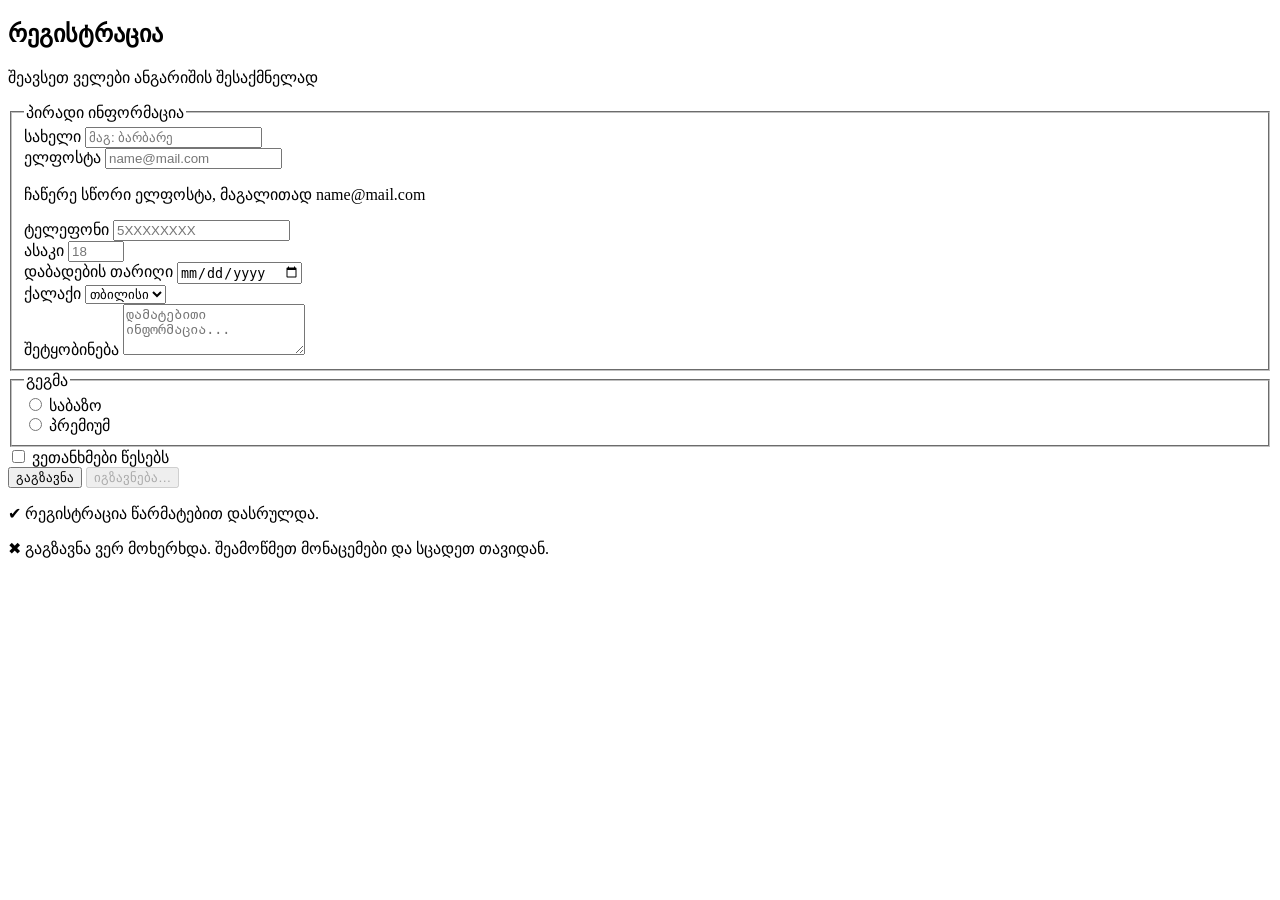
==== leqcia13/index.html @ 7913ef86 "Add files via upload" ====
<!DOCTYPE html>
<html lang="ka">

<head>
    <meta charset="UTF-8">
    <meta name="viewport" content="width=device-width, initial-scale=1.0">
    <title>რეგისტრაციის ფორმა</title>
    <!-- CSS ფაილის დაკავშირება -->
    <link rel="stylesheet" href="style.css">
</head>

<body>
    <main class="container">
        <section class="form-card" aria-labelledby="form-title">
            <header class="form-header">
                <h1 id="form-title">რეგისტრაცია</h1>
                <p class="form-subtitle">შეავსეთ ველები ანგარიშის შესაქმნელად</p>
            </header>

            <!-- რეგისტრაციის ფორმა action და method ატრიბუტებით -->
            <form action="/register" method="post" class="registration-form">
                <fieldset>
                    <legend>პირადი ინფორმაცია</legend>

                    <!-- სახელის ველი: required, minlength, maxlength -->
                    <div class="field-group">
                        <label for="name">სახელი</label>
                        <input type="text" id="name" name="name" placeholder="მაგ: ბარბარე" required minlength="2" maxlength="30">
                    </div>

                    <!-- ელფოსტის ველი და ARIA შეცდომის შეტყობინება -->
                    <div class="field-group">
                        <label for="email">ელფოსტა</label>
                        <input id="email" name="email" type="email" placeholder="name@mail.com" required aria-invalid="true" aria-describedby="email-error">
                        <p id="email-error" class="error-message" role="alert">ჩაწერე სწორი ელფოსტა, მაგალითად name@mail.com</p>
                    </div>

                    <!-- ტელეფონის ველი: 9 ციფრი, იწყება 5-ით -->
                    <div class="field-group">
                        <label for="phone">ტელეფონი</label>
                        <input name="phone" id="phone" type="tel" placeholder="5XXXXXXXX" required pattern="5[0-9]{8}" title="9 ციფრი, იწყება 5-ით">
                    </div>

                    <!-- ასაკი და დაბადების თარიღი -->
                    <div class="field-row">
                        <div class="field-group">
                            <label for="age">ასაკი</label>
                            <input id="age" name="age" type="number" placeholder="18" min="16" max="100">
                        </div>

                        <div class="field-group">
                            <label for="birthdate">დაბადების თარიღი</label>
                            <input id="birthdate" name="birthdate" type="date">
                        </div>
                    </div>

                    <!-- ქალაქის არჩევა (select) -->
                    <div class="field-group">
                        <label for="city">ქალაქი</label>
                        <select name="city" id="city">
                            <option value="tbs">თბილისი</option>
                            <option value="bat">ბათუმი</option>
                            <option value="kut">ქუთაისი</option>
                        </select>
                    </div>

                    <!-- შეტყობინების ველი (textarea) -->
                    <div class="field-group">
                        <label for="message">შეტყობინება</label>
                        <textarea name="message" id="message" rows="3" placeholder="დამატებითი ინფორმაცია..."></textarea>
                    </div>
                </fieldset>

                <!-- გეგმის radio ჯგუფი -->
                <fieldset>
                    <legend>გეგმა</legend>
                    <div class="radio-group">
                        <div class="choice-item">
                            <input type="radio" id="p1" name="plan" value="basic">
                            <label for="p1">საბაზო</label>
                        </div>
                        <div class="choice-item">
                            <input type="radio" id="p2" name="plan" value="pro">
                            <label for="p2">პრემიუმ</label>
                        </div>
                    </div>
                </fieldset>

                <!-- წესებზე დათანხმების checkbox -->
                <div class="choice-item">
                    <input type="checkbox" id="terms" name="terms" required>
                    <label for="terms">ვეთანხმები წესებს</label>
                </div>

                <!-- გაგზავნის და „იგზავნება…“ მდგომარეობის ღილაკები -->
                <div class="form-actions">
                    <button type="submit" class="btn-primary">გაგზავნა</button>
                    <button type="submit" class="btn-primary" disabled>იგზავნება…</button>
                </div>
            </form>

            <!-- Success და Failure შეტყობინებები -->
             <!-- ინტერნეტში მოვიძიე სიმბოლოები და ეგ დავამატე -->

            <div class="form-states">
                <p class="state-alert success"> &#10004; რეგისტრაცია წარმატებით დასრულდა.</p>
                <p class="state-alert failure">  &#10006; გაგზავნა ვერ მოხერხდა. შეამოწმეთ მონაცემები და სცადეთ თავიდან.</p>
            </div>
        </section>
    </main>
</body>

</html>
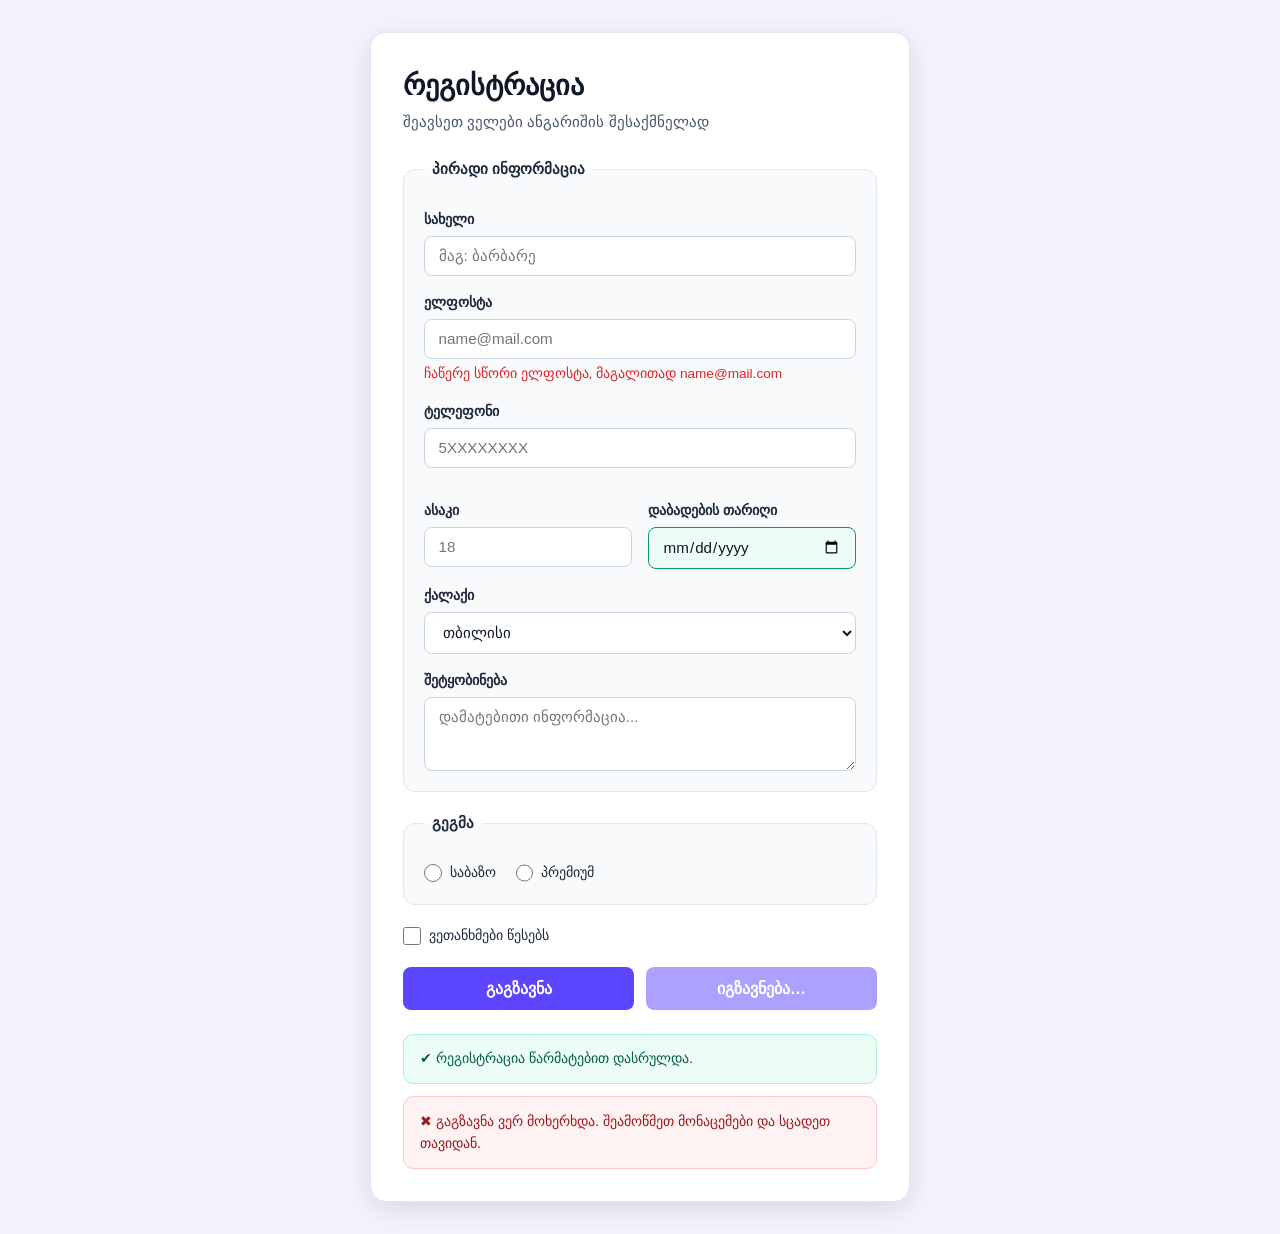
==== commit 34e4c029: "Add files via upload" ====
--- a/leqcia13/index.html
+++ b/leqcia13/index.html
@@ -5,7 +5,6 @@
     <meta charset="UTF-8">
     <meta name="viewport" content="width=device-width, initial-scale=1.0">
     <title>რეგისტრაციის ფორმა</title>
-    <!-- CSS ფაილის დაკავშირება -->
     <link rel="stylesheet" href="style.css">
 </head>
 
--- a/leqcia13/style.css
+++ b/leqcia13/style.css
@@ -0,0 +1,235 @@
+
+* {
+    box-sizing: border-box;
+    margin: 0;
+    padding: 0;
+}
+
+body {
+    min-height: 100vh;
+    font-family: Arial, Helvetica, sans-serif;
+    background-color: #f3f4ff;
+    color: #0f172a;
+    line-height: 1.5;
+    display: flex;
+    justify-content: center;
+    align-items: center;
+    padding: 2rem 1rem;
+}
+
+.container {
+    width: 100%;
+    max-width: 540px;
+}
+
+.form-card {
+    background-color: #ffffff;
+    border-radius: 16px;
+    padding: 2rem;
+    box-shadow: 0 7px 29px rgba(100, 100, 111, 0.2);
+    border: 1px solid #e2e8f0;
+}
+
+.form-header {
+    margin-bottom: 1.5rem;
+}
+
+.form-header h1 {
+    margin-bottom: 0.25rem;
+    font-size: 1.75rem;
+    font-weight: 700;
+    color: #0f172a;
+}
+
+.form-subtitle {
+    font-size: 0.95rem;
+    color: #475569;
+}
+
+.registration-form {
+    display: flex;
+    flex-direction: column;
+    gap: 1.25rem;
+}
+
+fieldset {
+    padding: 1.25rem;
+    background-color: #f8fafc;
+    border: 1px solid #e2e8f0;
+    border-radius: 12px;
+}
+
+legend {
+    padding: 0 0.5rem;
+    font-weight: 700;
+    font-size: 0.95rem;
+    color: #1e293b;
+}
+
+.field-row {
+    display: grid;
+    grid-template-columns: 1fr 1fr;
+    gap: 1rem;
+    margin-top: 1rem;
+}
+
+.field-group {
+    display: flex;
+    flex-direction: column;
+    gap: 0.35rem;
+    margin-top: 1rem;
+}
+
+fieldset > .field-group:first-of-type {
+    margin-top: 0.5rem;
+}
+
+label {
+    font-size: 0.9rem;
+    font-weight: 600;
+    color: #1e293b;
+}
+
+/* Default მდგომარეობა */
+input[type="text"],
+input[type="email"],
+input[type="tel"],
+input[type="number"],
+input[type="date"],
+select,
+textarea {
+    width: 100%;
+    padding: 0.65rem 0.85rem;
+    font-family: inherit;
+    font-size: 0.95rem;
+    color: #0f172a;
+    background-color: #ffffff;
+    border: 1.5px solid #cbd5e1;
+    border-radius: 8px;
+}
+
+textarea {
+    resize: vertical;
+}
+
+/* Focus მდგომარეობა */
+input:focus-visible,
+select:focus-visible,
+textarea:focus-visible,
+button:focus-visible {
+    outline: 3px solid #5b45ff;
+    outline-offset: 2px;
+}
+
+/* Invalid მდგომარეობა */
+input:not(:placeholder-shown):invalid {
+    border-color: #dc2626;
+    background-color: #fef2f2;
+}
+
+/* Valid მდგომარეობა */
+input:not(:placeholder-shown):valid {
+    border-color: #059669;
+    background-color: #ecfdf5;
+}
+
+.error-message {
+    font-size: 0.85rem;
+    color: #dc2626;
+    font-weight: 500;
+}
+
+/* გეგმის radio ჯგუფი */
+.radio-group {
+    display: flex;
+    gap: 1.25rem;
+    flex-wrap: wrap;
+    margin-top: 0.5rem;
+}
+
+.choice-item {
+    display: flex;
+    align-items: center;
+    gap: 0.5rem;
+}
+
+.choice-item input[type="radio"],
+.choice-item input[type="checkbox"] {
+    width: 1.1rem;
+    height: 1.1rem;
+    accent-color: #5b45ff;
+    cursor: pointer;
+}
+
+.choice-item label {
+    font-weight: 500;
+    cursor: pointer;
+}
+
+.form-actions {
+    display: flex;
+    gap: 0.75rem;
+    flex-wrap: wrap;
+}
+
+.btn-primary {
+    flex: 1;
+    min-width: 140px;
+    padding: 0.75rem 1.25rem;
+    font-family: inherit;
+    font-size: 1rem;
+    font-weight: 600;
+    color: #ffffff;
+    background-color: #5b45ff;
+    border: none;
+    border-radius: 8px;
+    cursor: pointer;
+}
+
+.btn-primary:hover:not(:disabled) {
+    background-color: #4834d4;
+}
+
+/* Disabled და Submitting მდგომარეობა */
+input:disabled,
+button:disabled {
+    opacity: 0.5;
+    cursor: not-allowed;
+}
+
+/* Success და Failure მდგომარეობები */
+.form-states {
+    margin-top: 1.5rem;
+    display: flex;
+    flex-direction: column;
+    gap: 0.75rem;
+}
+
+.state-alert {
+    padding: 0.85rem 1rem;
+    border-radius: 10px;
+    font-size: 0.9rem;
+    font-weight: 500;
+}
+
+.state-alert.success {
+    background-color: #ecfdf5;
+    color: #065f46;
+    border: 1px solid #a7f3d0;
+}
+
+.state-alert.failure {
+    background-color: #fef2f2;
+    color: #991b1b;
+    border: 1px solid #fecaca;
+}
+
+@media (max-width: 480px) {
+    .form-card {
+        padding: 1.25rem;
+    }
+
+    .field-row {
+        grid-template-columns: 1fr;
+    }
+}
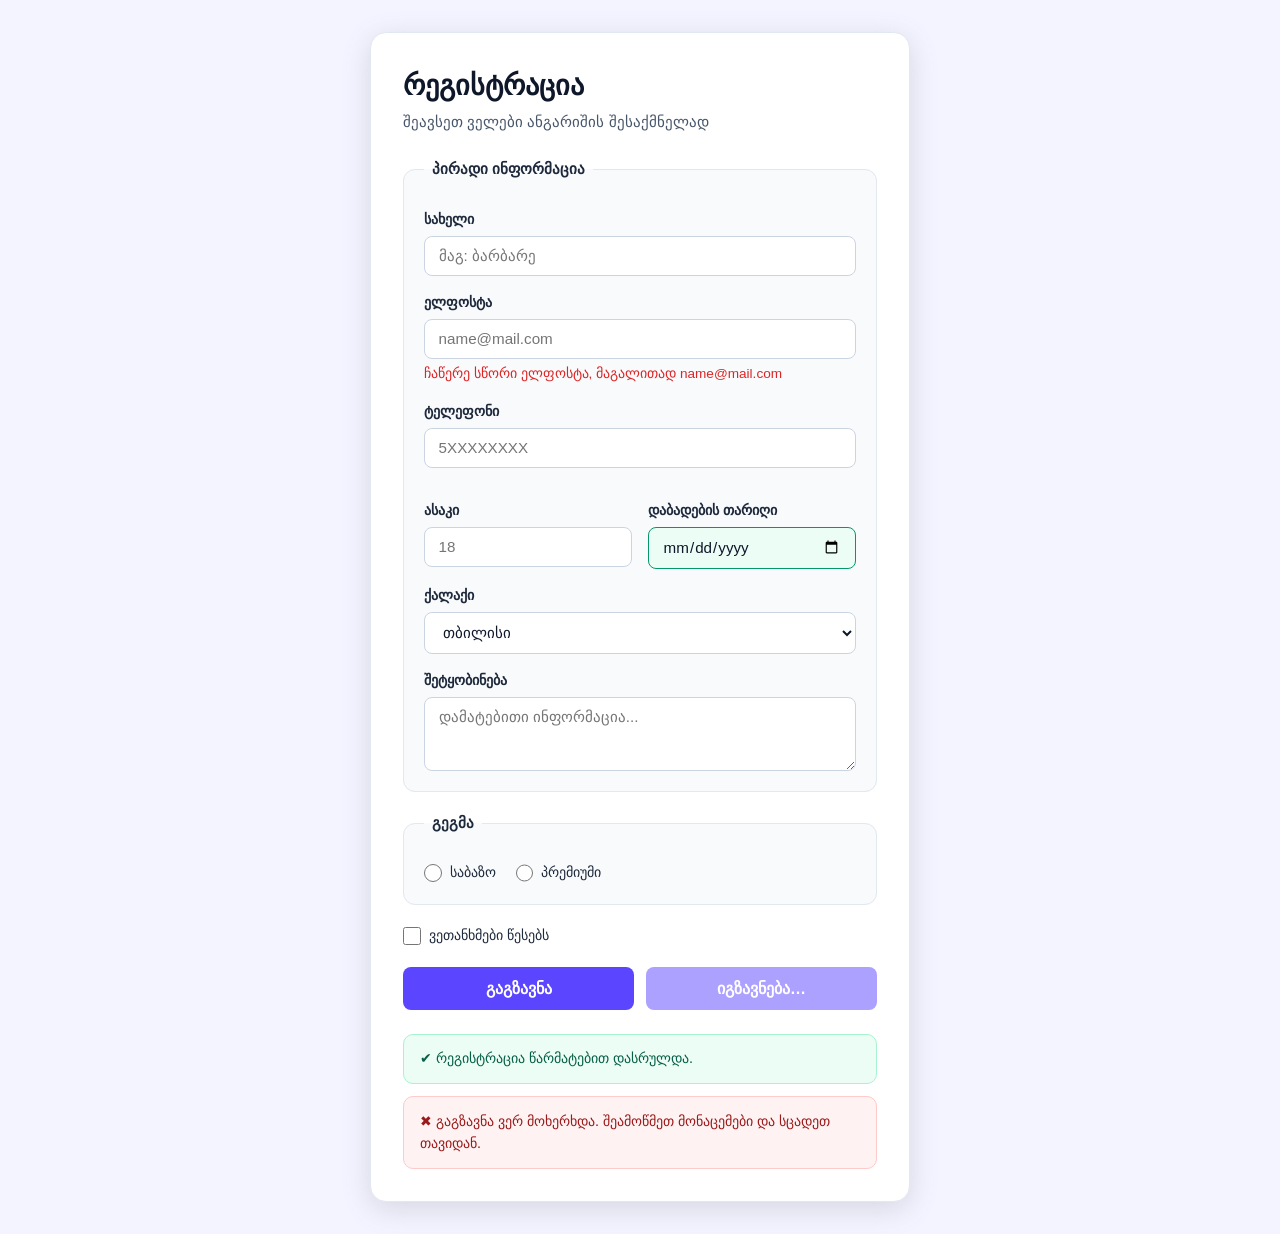
==== commit fd7da1ba: "Add files via upload" ====
--- a/leqcia13/index.html
+++ b/leqcia13/index.html
@@ -24,20 +24,24 @@
                     <!-- სახელის ველი: required, minlength, maxlength -->
                     <div class="field-group">
                         <label for="name">სახელი</label>
-                        <input type="text" id="name" name="name" placeholder="მაგ: ბარბარე" required minlength="2" maxlength="30">
+                        <input type="text" id="name" name="name" placeholder="მაგ: ბარბარე" required minlength="2"
+                            maxlength="30">
                     </div>
 
                     <!-- ელფოსტის ველი და ARIA შეცდომის შეტყობინება -->
                     <div class="field-group">
                         <label for="email">ელფოსტა</label>
-                        <input id="email" name="email" type="email" placeholder="name@mail.com" required aria-invalid="true" aria-describedby="email-error">
-                        <p id="email-error" class="error-message" role="alert">ჩაწერე სწორი ელფოსტა, მაგალითად name@mail.com</p>
+                        <input id="email" name="email" type="email" placeholder="name@mail.com" required
+                            aria-invalid="true" aria-describedby="email-error">
+                        <p id="email-error" class="error-message" role="alert">ჩაწერე სწორი ელფოსტა, მაგალითად
+                            name@mail.com</p>
                     </div>
 
                     <!-- ტელეფონის ველი: 9 ციფრი, იწყება 5-ით -->
                     <div class="field-group">
                         <label for="phone">ტელეფონი</label>
-                        <input name="phone" id="phone" type="tel" placeholder="5XXXXXXXX" required pattern="5[0-9]{8}" title="9 ციფრი, იწყება 5-ით">
+                        <input name="phone" id="phone" type="tel" placeholder="5XXXXXXXX" required pattern="5[0-9]{8}"
+                            title="9 ციფრი, იწყება 5-ით">
                     </div>
 
                     <!-- ასაკი და დაბადების თარიღი -->
@@ -66,7 +70,8 @@
                     <!-- შეტყობინების ველი (textarea) -->
                     <div class="field-group">
                         <label for="message">შეტყობინება</label>
-                        <textarea name="message" id="message" rows="3" placeholder="დამატებითი ინფორმაცია..."></textarea>
+                        <textarea name="message" id="message" rows="3"
+                            placeholder="დამატებითი ინფორმაცია..."></textarea>
                     </div>
                 </fieldset>
 
@@ -80,7 +85,7 @@
                         </div>
                         <div class="choice-item">
                             <input type="radio" id="p2" name="plan" value="pro">
-                            <label for="p2">პრემიუმ</label>
+                            <label for="p2">პრემიუმი</label>
                         </div>
                     </div>
                 </fieldset>
@@ -99,11 +104,12 @@
             </form>
 
             <!-- Success და Failure შეტყობინებები -->
-             <!-- ინტერნეტში მოვიძიე სიმბოლოები და ეგ დავამატე -->
+            <!-- ინტერნეტში მოვიძიე სიმბოლოები და ეგ დავამატე -->
 
             <div class="form-states">
                 <p class="state-alert success"> &#10004; რეგისტრაცია წარმატებით დასრულდა.</p>
-                <p class="state-alert failure">  &#10006; გაგზავნა ვერ მოხერხდა. შეამოწმეთ მონაცემები და სცადეთ თავიდან.</p>
+                <p class="state-alert failure"> &#10006; გაგზავნა ვერ მოხერხდა. შეამოწმეთ მონაცემები და სცადეთ თავიდან.
+                </p>
             </div>
         </section>
     </main>
--- a/leqcia13/style.css
+++ b/leqcia13/style.css
@@ -1,4 +1,3 @@
-
 * {
     box-sizing: border-box;
     margin: 0;
@@ -80,7 +79,7 @@
     margin-top: 1rem;
 }
 
-fieldset > .field-group:first-of-type {
+fieldset>.field-group:first-of-type {
     margin-top: 0.5rem;
 }
 
@@ -117,8 +116,7 @@
 select:focus-visible,
 textarea:focus-visible,
 button:focus-visible {
-    outline: 3px solid #5b45ff;
-    outline-offset: 2px;
+    outline: none;
 }
 
 /* Invalid მდგომარეობა */
